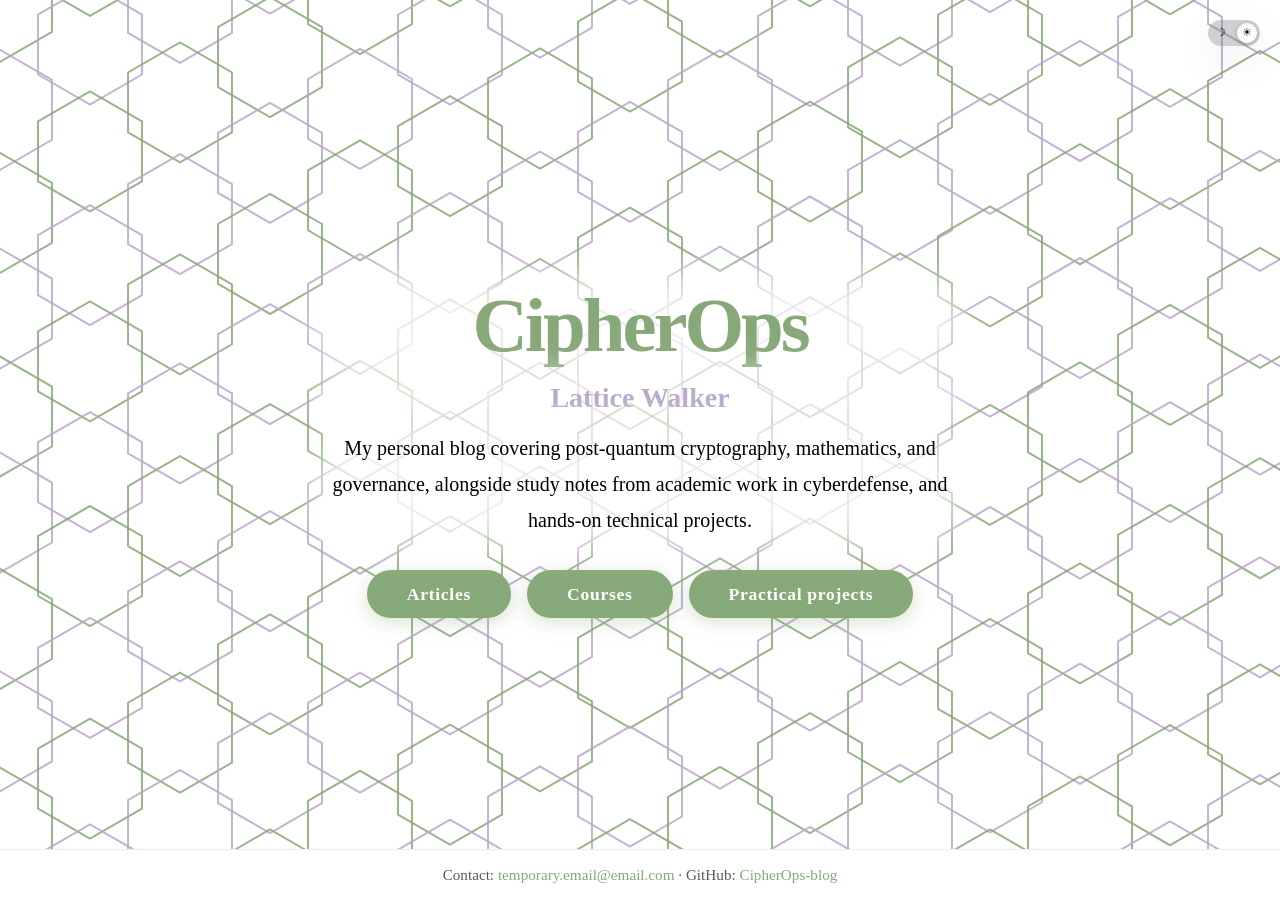
==== index.html @ 7e2736f4 "fix light and dark theme icons on phone display" ====
<!DOCTYPE html>
<html lang="en">
<head>
  <meta charset="UTF-8" />
  <meta name="viewport" content="width=device-width, initial-scale=1.0" />
  <title>CipherOps</title>
  <link rel="stylesheet" href="style.css?v=4" />
  <link rel="icon" href="logos/logo-icon.ico" />
  <script type="module" src="animation.js"></script>
</head>
<body>

  <!-- Theme toggle -->
  <button id="theme-toggle" aria-label="Toggle theme" data-active="light">
    <span class="toggle-icon dark-icon">☽</span>
    <span class="toggle-thumb"></span>
    <span class="toggle-icon light-icon">☀</span>
  </button>

  <!-- LANDING PAGE -->
  <div id="landing">
    <canvas id="bg-canvas"></canvas>
    <div class="landing-overlay">
      <div class="landing-copy">
        <!-- <img id="logo-light-img" src="logo-light.png" alt="CipherOps logo" style="width:160px;margin-bottom:1.5rem;" />-->
        <!-- <img id="logo-dark-img"  src="logo-dark.png"  alt="CipherOps logo" style="width:160px;margin-bottom:1.5rem;display:none;" />-->
        <h1 class="landing-title">CipherOps</h1>
        <p class="landing-author">Lattice Walker</p>
        <p class="landing-description">
          My personal blog covering post-quantum cryptography, mathematics, 
          and governance, alongside study notes from academic work in cyberdefense, 
          and hands-on technical projects.
        </p>
        <div class="landing-actions">
          <a href="display_articles/articles.html" class="landing-articles-btn">Articles</a>
          <a href="display_courses/courses.html" class="landing-courses-btn">Courses</a>
          <a href="display_practicalprojects/practicalprojects.html" class="landing-courses-btn">Practical projects</a>
        </div>
      </div>
    </div>

    <footer id="contact-section">
      Contact: <a href="mailto:temporary.email@email.com">temporary.email@email.com</a>
      · GitHub: <a href="https://github.com/CipherOps-blog/CipherOps" target="_blank" rel="noopener">CipherOps-blog</a>
    </footer>
  </div>

  <script>
    // Theme toggle logic
    const toggle = document.getElementById('theme-toggle');
    const saved = localStorage.getItem('theme') || 'light';
    if (saved === 'dark') document.body.classList.add('dark');
    toggle.dataset.active = saved;
    toggle.addEventListener('click', () => {
      const isDark = document.body.classList.toggle('dark');
      const next = isDark ? 'dark' : 'light';
      toggle.dataset.active = next;
      localStorage.setItem('theme', next);
    });

    import('./animation.js').then(({ startAnimation }) => startAnimation());
  </script>
</body>
</html>
---- style.css ----
/* CipherOps static blog stylesheet */

:root {
  color-scheme: light;
  --bg: #FFFFFF;
  --fg: #000000;
  --panel-bg: #FFFFFF;
  --panel-border: rgba(0, 0, 0, 0.08);
  --accent: #87A878;
  --accent-alt: #B8A9C9;
  --muted: rgba(0, 0, 0, 0.65);
  --shadow: 0 14px 40px rgba(0, 0, 0, 0.08);
  --scroll-track: rgba(0, 0, 0, 0.06);
  --scroll-thumb: #87A878;
}

body.dark {
  color-scheme: dark;
  --bg: #000000;
  --fg: #FFFFFF;
  --panel-bg: #000000;
  --panel-border: rgba(255, 255, 255, 0.1);
  --muted: rgba(255, 255, 255, 0.72);
  --scroll-track: rgba(255, 255, 255, 0.08);
  --scroll-thumb: #B8A9C9;
}

@keyframes fadeIn {
  from { opacity: 0; }
  to   { opacity: 1; }
}

.fade-in {
  animation: fadeIn 0.4s ease;
}

html,
body {
  margin: 0;
  min-height: 100vh;
  font-family: "Computer Modern", Georgia, serif;
  font-size: 16px;
  background: var(--bg);
  color: var(--fg);
  transition: background 0.3s ease, color 0.3s ease;
}

html {
  min-height: 100vh;
  background: var(--bg);
}

main#main-content {
  background: var(--bg);
}

* {
  box-sizing: border-box;
}

button,
a {
  font: inherit;
}

a {
  color: inherit;
  text-decoration: none;
}

button {
  border: none;
  background: none;
  color: inherit;
  cursor: pointer;
}

#article-container .article-date {
  font-size: 0.85rem;
  line-height: 1.4;
  color: var(--muted);
  margin: 0 0 1.25rem;
  font-style: italic;
}

#article-container table,
#main-content table {
  width: 100%;
  border-collapse: collapse;
  margin: 1.5rem 0;
  border: 3px solid var(--accent-alt);
}

#article-container th,
#article-container td,
#main-content th,
#main-content td {
  border: 1px solid var(--accent-alt);
  padding: 0.65rem 0.8rem;
  text-align: left;
  vertical-align: top;
}

#article-container tr:first-child > *,
#main-content tr:first-child > * {
  border-top-width: 3px;
}

#article-container th:first-child,
#article-container td:first-child,
#main-content th:first-child,
#main-content td:first-child {
  border-left-width: 3px;
}

#article-container th:last-child,
#article-container td:last-child,
#main-content th:last-child,
#main-content td:last-child {
  border-right-width: 3px;
}

#article-container tr:last-child > *,
#main-content tr:last-child > * {
  border-bottom-width: 3px;
}

#toggle-toc {
  position: fixed;
  left: 1rem;
  top: 1rem;
  z-index: 30;
  width: 44px;
  height: 44px;
  border-radius: 999px;
  display: none;
  place-items: center;
  background: rgba(255, 255, 255, 0.88);
  color: var(--fg);
  box-shadow: var(--shadow);
  transition: background 0.3s ease, transform 0.3s ease;
  font-size: 1.5rem;
}

body.dark #toggle-toc {
  background: rgba(0, 0, 0, 0.82);
}

#theme-toggle {
  /* Toute la géométrie du switch découle de ces variables :
     il suffit de les redéfinir dans les media queries. */
  --toggle-w: 52px;
  --toggle-h: 26px;
  --thumb-size: 20px;
  --thumb-inset: 3px;
  --icon-size: 14px;

  position: fixed;
  top: 1.25rem;
  right: 1.25rem;
  z-index: 30;
  width: var(--toggle-w);
  height: var(--toggle-h);
  padding: 0;
  border: none;
  border-radius: 999px;
  background: rgba(120, 120, 120, 0.35);
  cursor: pointer;
  display: block; /* thumb et icônes sont positionnés en absolu */
  box-shadow: var(--shadow);
  transition: background 0.3s ease;
}

body.dark #theme-toggle {
  background: rgba(80, 80, 80, 0.5);
}

/* ── Icônes : centrées sur les deux positions de repos du thumb ─── */
.toggle-icon {
  position: absolute;
  top: 50%;
  width: var(--icon-size);
  height: var(--icon-size);
  font-size: calc(var(--icon-size) * 0.8);
  line-height: 1;
  display: flex;
  align-items: center;
  justify-content: center;
  transform: translateY(-50%);
  opacity: 1;
  pointer-events: none;
  color: #000000; /* les deux icônes en noir par défaut (light mode) */
  z-index: 1;     /* au-dessus du thumb */
  transition: color 0.3s ease;
}

/* Décalage = bord du thumb + (thumb − icône) / 2,
   donc l'icône partage exactement le centre du thumb à l'arrêt. */
.dark-icon {
  left: calc(var(--thumb-inset) + (var(--thumb-size) - var(--icon-size)) / 2);
}

.light-icon {
  right: calc(var(--thumb-inset) + (var(--thumb-size) - var(--icon-size)) / 2);
}

/* Dark mode : le soleil passe en blanc, la lune reste noire */
body.dark #theme-toggle .light-icon {
  color: #FFFFFF;
}

#theme-toggle[data-active='light'] .light-icon {
  color: #000000;
}

/* ── Thumb : sous les icônes ─────────────────────────────────────── */
.toggle-thumb {
  position: absolute;
  top: 50%;
  left: var(--thumb-inset);
  width: var(--thumb-size);
  height: var(--thumb-size);
  border-radius: 999px;
  background: rgba(255, 255, 255, 0.95);
  box-shadow: 0 1px 4px rgba(0, 0, 0, 0.25);
  transform: translateY(-50%);
  transition: transform 0.3s ease;
  pointer-events: none;
  z-index: 0; /* derrière les icônes */
}

body.dark .toggle-thumb {
  background: rgba(200, 200, 200, 0.95);
}

/* Light mode → thumb à DROITE (côté soleil) */
#theme-toggle[data-active='light'] .toggle-thumb {
  transform: translateY(-50%)
    translateX(calc(var(--toggle-w) - var(--thumb-size) - 2 * var(--thumb-inset)));
}

/* Dark mode → thumb à GAUCHE (côté lune) */
#theme-toggle[data-active='dark'] .toggle-thumb {
  transform: translateY(-50%) translateX(0px);
}

#toggle-toc {
  left: 1rem;
  top: 1rem;
  display: none;
}

#toc {
  position: fixed;
  top: 0;
  left: 0;
  width: 20vw;
  min-width: 240px;
  height: 100vh;
  background: var(--panel-bg);
  border-right: 1px solid var(--panel-border);
  overflow-y: auto;
  padding: 0rem 1.5rem;
  transition: transform 0.3s ease, background 0.3s ease;
  z-index: 20;
}

#toc.toc-open {
  transform: translateX(0);
}

#main-content {
  margin-left: 20vw;
  padding: 2rem 0rem;
  min-height: 100vh;
}

@media (max-width: 768px) {
  #toc {
    width: 100%;
    min-width: auto;
    transform: translateX(-100%);
  }

  #toc.toc-open {
    transform: translateX(0);
  }

  #main-content {
    margin-left: 0;
    padding: 1.5rem 1rem;
  }

  #toggle-toc {
    display: grid;
  }
}

#toc-panel::-webkit-scrollbar {
  width: 8px;
}

#toc-panel::-webkit-scrollbar-track {
  background: var(--scroll-track);
}

#toc-panel::-webkit-scrollbar-thumb {
  background: var(--scroll-thumb);
  border-radius: 999px;
}

#toc-panel::-webkit-scrollbar-thumb:hover {
  background: var(--accent-alt);
}

.toc-header {
  margin: 0 0 1.5rem;
  display: flex;
  align-items: center;
  justify-content: space-between;
}

.toc-header h1 {
  margin: 0;
  font-size: 1.25rem;
}

.toc-category {
  margin-bottom: 1.25rem;
}

.toc-category-header {
  width: 100%;
  text-align: left;
  padding: 0rem 0;
  font-weight: 700;
  color: var(--fg);
  display: block;
}

.toc-category-header:hover,
.toc-category-header:focus-visible {
  color: var(--accent);
}

/* Flèche : vrai élément (et non ::after), les pseudo-éléments de
   <button> ne se laissent pas transformer de façon fiable sur mobile. */
.toc-category-arrow {
  display: inline-block;
  width: 1em;
  height: 1em;
  margin-left: 0.4rem;
  font-size: 0.9rem;
  line-height: 1;
  text-align: center;
  transform-origin: 50% 50%;
  transform: rotate(0deg);
  transition: transform 0.3s ease;
}

.toc-category[aria-expanded="false"] .toc-category-arrow,
.toc-category.collapsed .toc-category-arrow {
  transform: rotate(-90deg);
}

.toc-article-list {
  list-style: none;
  margin: 0;
  padding: 0 0 0 0.75rem;
  max-height: 999px;
  overflow: hidden;
  transition: max-height 0.3s ease;
}

.toc-category[aria-expanded="false"] .toc-article-list {
  max-height: 0;
}

.toc-article-item {
  margin-bottom: 0.85rem;
}

.toc-article-list .toc-article-item:last-child {
  margin-bottom: 0;
}

.toc-article {
  display: block;
  padding: 0.5rem 0.35rem;
  border-radius: 0.65rem;
  transition: background 0.3s ease, color 0.3s ease;
}

.toc-article:hover,
.toc-article:focus-visible {
  background: rgba(184, 169, 201, 0.12);
  color: var(--accent-alt);
}

.toc-article.active {
  background: linear-gradient(135deg, rgba(135, 168, 120, 0.18), rgba(184, 169, 201, 0.18));
  color: var(--accent-alt);
}

.article-meta {
  display: block;
  font-size: 0.88rem;
  color: var(--muted);
}

#landing {
  position: relative;
  min-height: 100vh;
  overflow: hidden;
  width: 100%;
  padding: 0;
  margin: 0;
}

#bg-canvas {
  position: absolute;
  inset: 0;
  width: 100%;
  height: 100%;
  z-index: 0;
}

#landing-canvas {
  position: absolute;
  inset: 0;
  width: 100%;
  height: 100%;
  background: radial-gradient(circle at center, rgba(184, 169, 201, 0.16), transparent 32%),
    radial-gradient(circle at top left, rgba(135, 168, 120, 0.15), transparent 28%);
}

#landing-text {
  position: absolute;
  top: 50%;
  left: 50%;
  transform: translate(-50%, -50%);
  z-index: 1;
  width: min(90%, 720px);
  text-align: center;
  padding: 0 1rem;
}

.landing-overlay {
  position: absolute;
  inset: 0;
  z-index: 1;
  display: grid;
  place-items: center;
  text-align: center;
  padding: 0 1rem;
}

.landing-copy {
  position: relative;
  z-index: 2;
  max-width: 720px;
}

.landing-title,
.landing-author,
.landing-description {
  position: relative;
  z-index: 2;
}

.landing-title {
  margin: 0 0 0.75rem;
  font-size: clamp(4rem, 6vw, 6rem);
  letter-spacing: -0.04em;
  color: #87A878;
}

body.dark .landing-title {
  color: #87A878;
}

.landing-author {
  margin: 0 0 1rem;
  font-size: 1.75rem;
  font-weight: 600;
  color: #B8A9C9;
}

body.dark .landing-author {
  color: #B8A9C9;
}

.landing-description {
  position: relative;
  margin: 0 auto;
  max-width: 620px;
  font-size: 1.25rem;
  font-weight: 400;
  line-height: 1.8;
  color: #000000;
  z-index: 2;
}

.landing-title::before,
.landing-author::before,
.landing-description::before {
  content: '';
  position: absolute;
  inset: -0.35rem -0.75rem;
  z-index: -1;
  border-radius: 999px;
  background: rgba(255, 255, 255, 0.8);
  filter: blur(16px);
  opacity: 0.95;
  pointer-events: none;
}

body.dark .landing-description {
  color: #FFFFFF;
}

body.dark .landing-title::before,
body.dark .landing-author::before,
body.dark .landing-description::before {
  background: rgba(0, 0, 0, 0.8);
}

/* ── Footer inside #landing only ────────────────────────────────── */
#landing #contact-section {
  position: absolute;
  bottom: 0;
  left: 0;
  right: 0;
  z-index: 2;
  margin: 0;
  padding: 1rem 0;
  max-width: 100%;
  background: var(--bg);
  border-top: 1px solid var(--panel-border);
}

/* ── Footer everywhere else ──────────────────────────────────────── */
#contact-section {
  position: static;
  margin: 2rem auto 0;
  padding: 1.5rem 0;
  max-width: 720px;
  text-align: center;
  font-size: 0.95rem;
  color: var(--muted);
  background: var(--bg);
}

#contact-section a {
  color: var(--accent);
  text-decoration: none;
  transition: color 0.3s ease;
}

#contact-section a:hover,
#contact-section a:focus-visible {
  color: var(--accent-alt);
}

#article-container {
  max-width: 720px;
  margin: 0 auto;
  padding: 3rem 0 0;
  background: transparent;
  color: var(--fg);
  width: 100%;
  min-height: 60vh;
  display: none;
  opacity: 1;
  position: relative;
  overflow: visible;
}

.fade-in {
  animation: fadeIn 0.4s ease !important;
}

#article-container h1,
#article-container h2,
#article-container h3,
#article-container h4,
#article-container h5,
#article-container h6 {
  margin-top: 2rem;
  margin-bottom: 1rem;
  font-weight: 700;
}

#article-container h1 {
  color: var(--accent);
}

#article-container h2,
#article-container h3,
#article-container h4,
#article-container h5,
#article-container h6 {
  color: var(--accent-alt);
}

#article-container h1 {
  font-size: clamp(2rem, 3vw, 2.5rem);
}

#article-container h2 {
  font-size: clamp(1.5rem, 2.5vw, 2rem);
}

#article-container p {
  line-height: 1.8;
  margin-bottom: 1.25rem;
}

#article-container img {
  display: block;
  width: 100%;
  max-width: 100%;
  height: auto;
  margin: 1.5rem 0;
  border-radius: 0.5rem;
}

#article-container a {
  color: var(--accent);
  text-decoration: underline;
  text-decoration-color: currentColor;
  text-underline-offset: 0.16em;
}

#article-container a:hover,
#article-container a:focus-visible {
  color: var(--accent-alt);
}

#article-container code {
  color: inherit;
  padding: 0.25rem 0.5rem;
  border-radius: 0.25rem;
  font-family: 'Courier New', monospace;
}

#article-container pre {
  background: transparent;
  border: 1px solid var(--accent-alt);
  padding: 1rem;
  border-radius: 0.5rem;
  overflow-x: auto;
  margin-bottom: 1.5rem;
}

#article-container pre code {
  background: transparent;
  color: inherit;
  padding: 0;
}

#article-container ul,
#article-container ol {
  margin-bottom: 1.5rem;
  padding-left: 2rem;
}

#article-container li {
  margin-bottom: 0.5rem;
  line-height: 1.8;
}

.article-shell {
  max-width: 720px;
  margin: 0 auto;
  padding: 3rem 0;
  background: transparent;
  color: var(--fg);
  transition: opacity 0.3s ease, transform 0.3s ease, background 0.3s ease;
  opacity: 1;
}

.article-shell.hidden {
  opacity: 0;
}

.article-title {
  margin: 0 0 0.5rem;
  font-size: clamp(2.5rem, 4vw, 3.5rem);
}

.article-date {
  margin: 0 0 2rem;
  color: var(--muted);
  font-size: 0.95rem;
}

.article-body {
  line-height: 1.8;
  font-size: 1rem;
}

.highlight {
  color: var(--accent);
}

hr {
  border: none;
  border-top: 1px solid var(--panel-border);
  margin: 2rem 0;
}

#article-container h1,
#article-container h2,
#article-container p,
#article-container table {
  position: relative;
  z-index: 1;
}

@media (max-width: 768px) {
  #toc-panel {
    position: fixed;
    top: 0;
    left: 0;
    width: 100%;
    max-width: 100%;
    transform: translateX(-100%);
    box-shadow: 4px 0 30px rgba(0, 0, 0, 0.3);
    z-index: 40;
  }

  #toc-panel.open {
    transform: translateX(0);
  }

  #content-panel {
    position: relative;
    left: 0;
    width: 100%;
    padding: 1.5rem 1rem 2rem;
  }

  #toggle-toc {
    display: grid;
  }

  /* Seules les variables changent : le centrage lune/soleil suit. */
  #theme-toggle {
    --toggle-w: 32px;
    --toggle-h: 16px;
    --thumb-size: 12px;
    --thumb-inset: 2px;
    --icon-size: 10px;
  }
}

@media (max-width: 480px) {
  #toggle-toc {
    width: 42px;
    height: 42px;
  }

  #theme-toggle {
    --toggle-w: 30px;
    --toggle-h: 15px;
    --thumb-size: 11px;
    --thumb-inset: 2px;
    --icon-size: 9px;
  }

  .landing-title {
    font-size: clamp(2.5rem, 12vw, 4rem);
  }
}

/* ── Article hex decorations ─────────────────────────────────────── */

@keyframes hexFloat {
  0%   { transform: translateY(0px); }
  50%  { transform: translateY(-10px); }
  100% { transform: translateY(0px); }
}

@keyframes hexFloatAlt {
  0%   { transform: translateY(0px); }
  50%  { transform: translateY(-7px); }
  100% { transform: translateY(0px); }
}

.article-hex {
  position: absolute;
  pointer-events: none;
  z-index: 0;
  opacity: 0.55;
}

body.dark .article-hex {
  opacity: 0.7;
}

.article-hex-tl-1 {
  top: -18px;
  left: -88px;
  animation: hexFloat 6s ease-in-out infinite;
}
.article-hex-tl-2 {
  top: 42px;
  left: -44px;
  animation: hexFloatAlt 7.5s ease-in-out infinite 0.8s;
}

.article-hex-tr-1 {
  top: -18px;
  right: -88px;
  animation: hexFloat 6.8s ease-in-out infinite 0.4s;
}
.article-hex-tr-2 {
  top: 42px;
  right: -44px;
  animation: hexFloatAlt 7s ease-in-out infinite 1.2s;
}

@media (max-width: 960px) {
  .article-hex {
    display: none;
  }
}

/* ── Article layout wrapper ──────────────────────────────────────── */

#article-layout {
  display: flex;
  align-items: flex-start;
  gap: 2rem;
  width: 100%;
  padding-right: 1rem;
}

#article-container {
  flex: 1;
  margin: auto;
  min-width: 0;
}

/* ── Right in-article TOC ────────────────────────────────────────── */

#article-toc {
  display: none;
  flex-shrink: 0;
  width: clamp(160px, 16vw, 220px);
  position: sticky;
  top: 4rem;
  max-height: calc(100vh - 6rem);
  overflow-y: auto;
  padding: 0.75rem 0 0.75rem 1rem;
  border-left: 2px solid var(--panel-border);
  scrollbar-width: thin;
  scrollbar-color: var(--scroll-thumb) transparent;
  margin: 0;
}

#article-toc::-webkit-scrollbar { width: 4px; }
#article-toc::-webkit-scrollbar-thumb {
  background: var(--scroll-thumb);
  border-radius: 999px;
}

.article-toc-title {
  margin: 0 0 0.85rem;
  font-size: 0.72rem;
  font-weight: 700;
  text-transform: uppercase;
  letter-spacing: 0.1em;
  color: var(--muted);
}

.article-toc-h2 {
  display: block;
  font-size: 0.85rem;
  font-weight: 700;
  line-height: 1.45;
  margin-bottom: 0.35rem;
  padding: 0.2rem 0.4rem;
  color: var(--fg);
  text-decoration: none;
  border-radius: 0.3rem;
  border-left: 2px solid transparent;
  transition: color 0.2s ease, background 0.2s ease, border-color 0.2s ease;
}

.article-toc-h3 {
  display: block;
  font-size: 0.8rem;
  font-weight: 400;
  line-height: 1.45;
  margin-bottom: 0.3rem;
  padding: 0.15rem 0.4rem 0.15rem 1.1rem;
  color: var(--fg);
  text-decoration: none;
  border-radius: 0.3rem;
  border-left: 2px solid transparent;
  transition: color 0.2s ease, background 0.2s ease, border-color 0.2s ease;
}

.article-toc-h2:hover {
  color: var(--accent);
  background: rgba(135, 168, 120, 0.08);
}

.article-toc-h3:hover {
  color: var(--accent-alt);
  background: rgba(184, 169, 201, 0.08);
}

.article-toc-h2.toc-active {
  color: var(--accent);
  border-left-color: var(--accent);
  background: rgba(135, 168, 120, 0.1);
}

.article-toc-h3.toc-active {
  color: var(--accent-alt);
  border-left-color: var(--accent-alt);
  background: rgba(184, 169, 201, 0.08);
}

@media (max-width: 1100px) {
  #article-toc {
    display: none !important;
  }

  #article-layout {
    padding-right: 0;
  }
}

/* ── Sidebar logo ─────────────────────────────────────────────────── */

#sidebar-logo {
  display: flex;
  justify-content: center;
  padding: 0.5rem 0 1.5rem;
  margin-bottom: 0.5rem;
  border-bottom: 1px solid var(--panel-border);
}

#sidebar-logo img {
  width: 75%;
  height: auto;
}

#logo-dark-img  { display: none; }
#logo-light-img { display: block; }

body.dark #logo-dark-img  { display: block; }
body.dark #logo-light-img { display: none; }

/* ── 21/07/2026 11:00 ─────────────────────────────────────────────── */

.landing-actions {
  display: flex;
  flex-wrap: wrap;
  justify-content: center;
  gap: 1rem;
  margin-top: 2rem;
}

.landing-articles-btn,
.landing-courses-btn {
  display: inline-block;
  padding: 0.85rem 2.5rem;
  background: #87A878;
  color: #FFFFFF;
  border-radius: 999px;
  font-size: 1.1rem;
  font-weight: 600;
  text-decoration: none;
  letter-spacing: 0.04em;
  transition: background 0.3s ease, transform 0.2s ease;
  box-shadow: 0 4px 18px rgba(135, 168, 120, 0.35);
}

.landing-articles-btn:hover,
.landing-articles-btn:focus-visible,
.landing-courses-btn:hover,
.landing-courses-btn:focus-visible {
  background: #B8A9C9;
  transform: translateY(-2px);
}

body.dark .landing-articles-btn,
body.dark .landing-courses-btn {
  color: #000000;
}

#articles-landing {
  max-width: 720px;
  margin: 6rem auto 0;
  padding: 0 1.5rem;
  text-align: center;
}

.articles-page-title {
  font-size: clamp(2rem, 4vw, 3rem);
  color: var(--accent);
  margin-bottom: 1rem;
}

.articles-page-description {
  font-size: 1.1rem;
  line-height: 1.8;
  color: var(--muted);
}
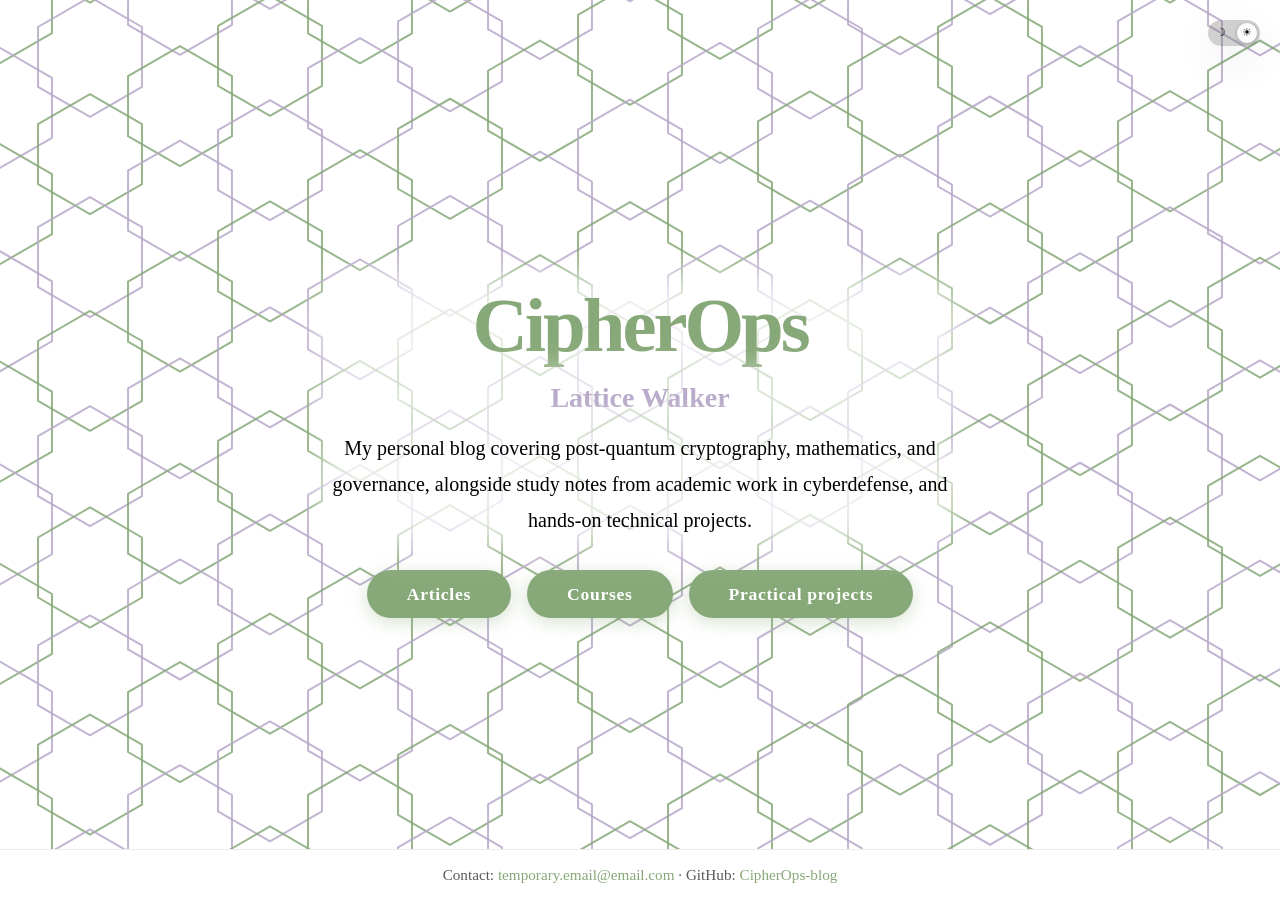
==== commit 95dd949b: "quote and table fix" ====
--- a/index.html
+++ b/index.html
@@ -4,7 +4,7 @@
   <meta charset="UTF-8" />
   <meta name="viewport" content="width=device-width, initial-scale=1.0" />
   <title>CipherOps</title>
-  <link rel="stylesheet" href="style.css?v=4" />
+  <link rel="stylesheet" href="style.css?v=5" />
   <link rel="icon" href="logos/logo-icon.ico" />
   <script type="module" src="animation.js"></script>
 </head>
--- a/style.css
+++ b/style.css
@@ -123,6 +123,21 @@
 #article-container tr:last-child > *,
 #main-content tr:last-child > * {
   border-bottom-width: 3px;
+}
+
+/* Conteneur défilable ajouté autour de chaque tableau par render.js :
+   un tableau trop large défile sur lui-même au lieu de faire déborder
+   la page, donc la marge à droite reste identique à celle de gauche. */
+.table-wrap {
+  max-width: 100%;
+  overflow-x: auto;
+  -webkit-overflow-scrolling: touch;
+  margin: 1.5rem 0;
+}
+
+#article-container .table-wrap > table,
+#main-content .table-wrap > table {
+  margin: 0; /* la marge verticale est portée par le conteneur */
 }
 
 #toggle-toc {
@@ -745,6 +760,14 @@
     display: grid;
   }
 
+  /* Retrait de citation divisé par deux (défaut navigateur : 40px) et
+     aucun retrait à droite : la citation s'aligne sur le texte courant. */
+  #article-container blockquote,
+  #main-content blockquote {
+    margin-left: 20px;
+    margin-right: 0;
+  }
+
   /* Seules les variables changent : le centrage lune/soleil suit. */
   #theme-toggle {
     --toggle-w: 32px;
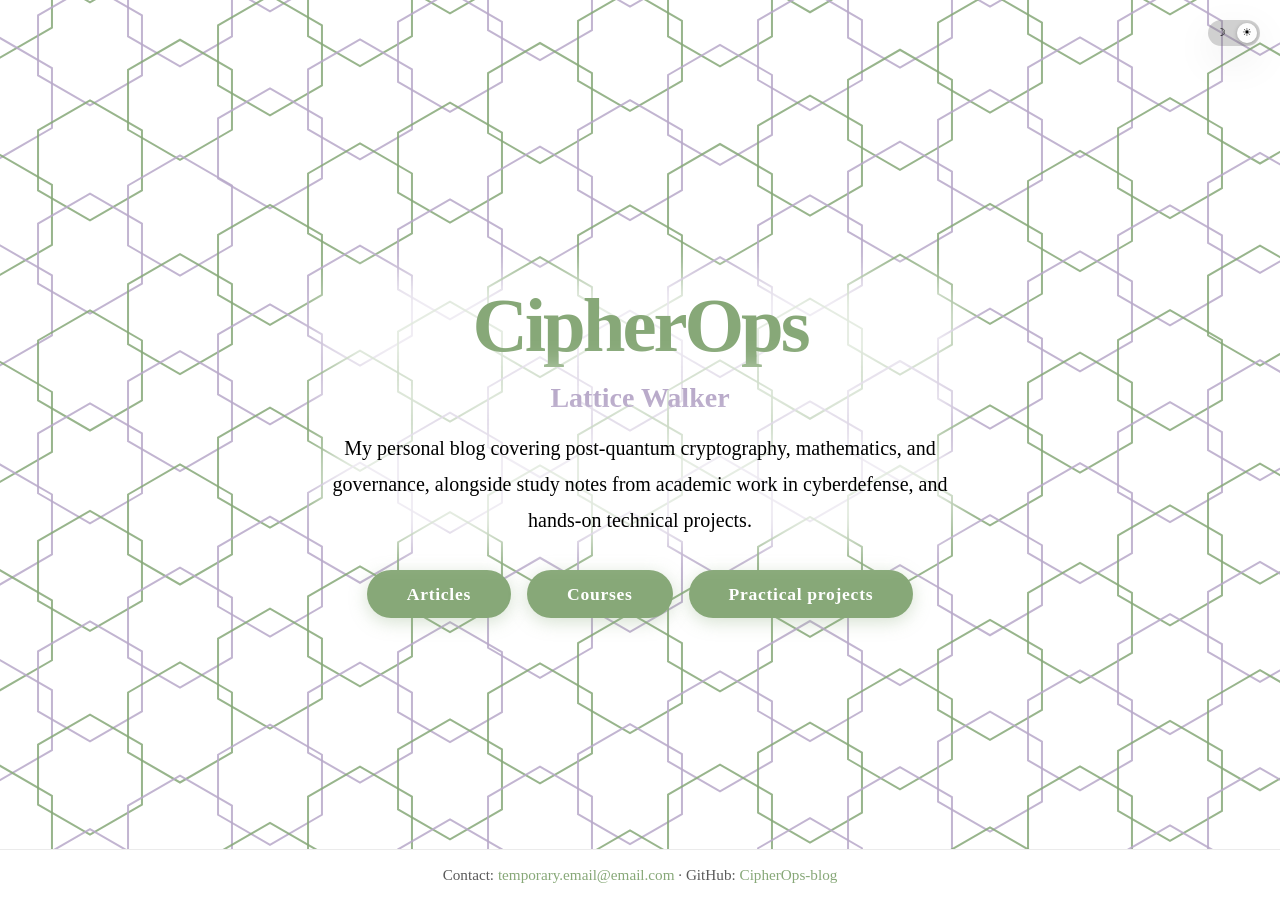
==== commit 9cb947d0: "fix table display 2" ====
--- a/index.html
+++ b/index.html
@@ -4,7 +4,7 @@
   <meta charset="UTF-8" />
   <meta name="viewport" content="width=device-width, initial-scale=1.0" />
   <title>CipherOps</title>
-  <link rel="stylesheet" href="style.css?v=5" />
+  <link rel="stylesheet" href="style.css?v=6" />
   <link rel="icon" href="logos/logo-icon.ico" />
   <script type="module" src="animation.js"></script>
 </head>
--- a/style.css
+++ b/style.css
@@ -760,6 +760,29 @@
     display: grid;
   }
 
+  /* Tableaux : sur un écran étroit, cellules resserrées, formules un peu
+     réduites et coupure des mots autorisée (césure d'abord, coupure brute
+     en dernier recours) pour que le tableau tienne dans la largeur de la
+     page au lieu de déborder. */
+  #article-container th,
+  #article-container td,
+  #main-content th,
+  #main-content td {
+    padding: 0.3rem 0.35rem;
+    font-size: 0.8rem;
+    -webkit-hyphens: auto;
+    hyphens: auto;
+    overflow-wrap: anywhere;
+  }
+
+  /* MathJax pose un font-size en style inline : !important est nécessaire. */
+  #article-container th mjx-container,
+  #article-container td mjx-container,
+  #main-content th mjx-container,
+  #main-content td mjx-container {
+    font-size: 85% !important;
+  }
+
   /* Retrait de citation divisé par deux (défaut navigateur : 40px) et
      aucun retrait à droite : la citation s'aligne sur le texte courant. */
   #article-container blockquote,
@@ -782,6 +805,15 @@
   #toggle-toc {
     width: 42px;
     height: 42px;
+  }
+
+  /* Écrans très étroits : les formules d'un tableau ne pouvant pas être
+     coupées, on les réduit un peu plus pour que le tableau tienne encore. */
+  #article-container th mjx-container,
+  #article-container td mjx-container,
+  #main-content th mjx-container,
+  #main-content td mjx-container {
+    font-size: 78% !important;
   }
 
   #theme-toggle {
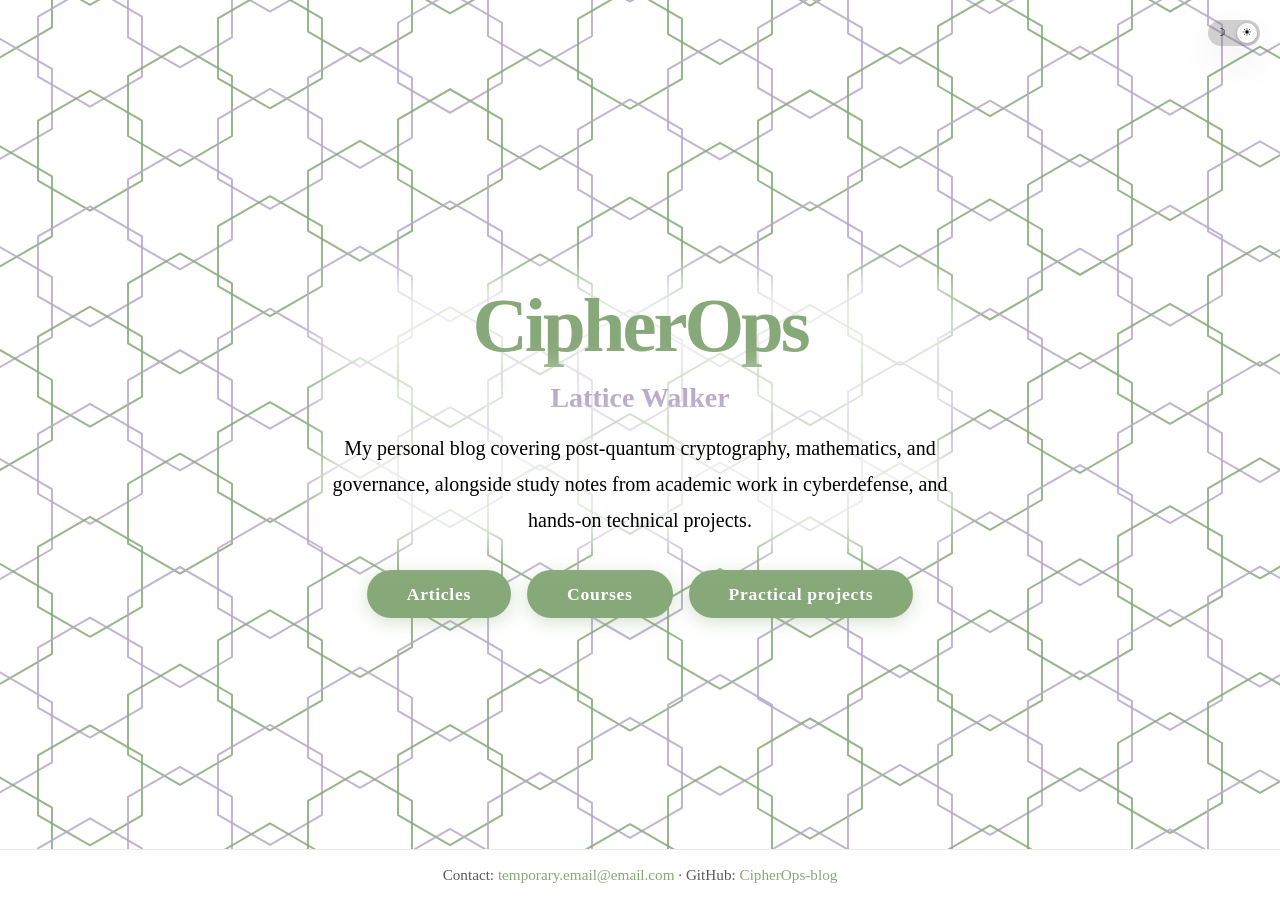
==== commit f546a08d: "edit toc highlight" ====
--- a/index.html
+++ b/index.html
@@ -4,7 +4,7 @@
   <meta charset="UTF-8" />
   <meta name="viewport" content="width=device-width, initial-scale=1.0" />
   <title>CipherOps</title>
-  <link rel="stylesheet" href="style.css?v=6" />
+  <link rel="stylesheet" href="style.css?v=7" />
   <link rel="icon" href="logos/logo-icon.ico" />
   <script type="module" src="animation.js"></script>
 </head>
--- a/style.css
+++ b/style.css
@@ -403,7 +403,7 @@
   display: block;
   padding: 0.5rem 0.35rem;
   border-radius: 0.65rem;
-  transition: background 0.3s ease, color 0.3s ease;
+  transition: background 0.3s ease, color 0.3s ease, box-shadow 0.3s ease;
 }
 
 .toc-article:hover,
@@ -412,9 +412,15 @@
   color: var(--accent-alt);
 }
 
-.toc-article.active {
-  background: linear-gradient(135deg, rgba(135, 168, 120, 0.18), rgba(184, 169, 201, 0.18));
+/* Article actuellement affiché : lavande franche + barre latérale,
+   nettement plus marqué que le simple survol. */
+.toc-article.active,
+.toc-article.active:hover,
+.toc-article.active:focus-visible {
+  background: rgba(184, 169, 201, 0.28);
   color: var(--accent-alt);
+  font-weight: 600;
+  box-shadow: inset 3px 0 0 var(--accent-alt);
 }
 
 .article-meta {
@@ -638,6 +644,49 @@
   height: auto;
   margin: 1.5rem 0;
   border-radius: 0.5rem;
+}
+
+/* ── Animated figures: discreet play/pause control ─────────────────── */
+
+#article-container figure.anim-figure {
+  display: flex;
+  flex-direction: column;
+  align-items: stretch;
+  margin: 1.5rem 0;
+}
+
+#article-container figure.anim-figure img {
+  margin: 0;
+}
+
+#article-container .anim-toggle {
+  align-self: flex-end;
+  margin-top: 0.4rem;
+  padding: 0.25rem 0.6rem;
+  font: inherit;
+  font-size: 0.72rem;
+  line-height: 1.4;
+  letter-spacing: 0.02em;
+  color: var(--muted);
+  background: transparent;
+  border: 1px solid currentColor;
+  border-radius: 0.4rem;
+  opacity: 0.45;
+  cursor: pointer;
+  transition: opacity 0.15s ease, color 0.15s ease;
+}
+
+#article-container figure.anim-figure:hover .anim-toggle,
+#article-container .anim-toggle:hover,
+#article-container .anim-toggle:focus-visible {
+  opacity: 1;
+  color: var(--accent);
+}
+
+/* Readers who ask for reduced motion get the control at full strength, since
+   for them it is the way back to the animation rather than a way out of it. */
+@media (prefers-reduced-motion: reduce) {
+  #article-container .anim-toggle { opacity: 1; }
 }
 
 #article-container a {
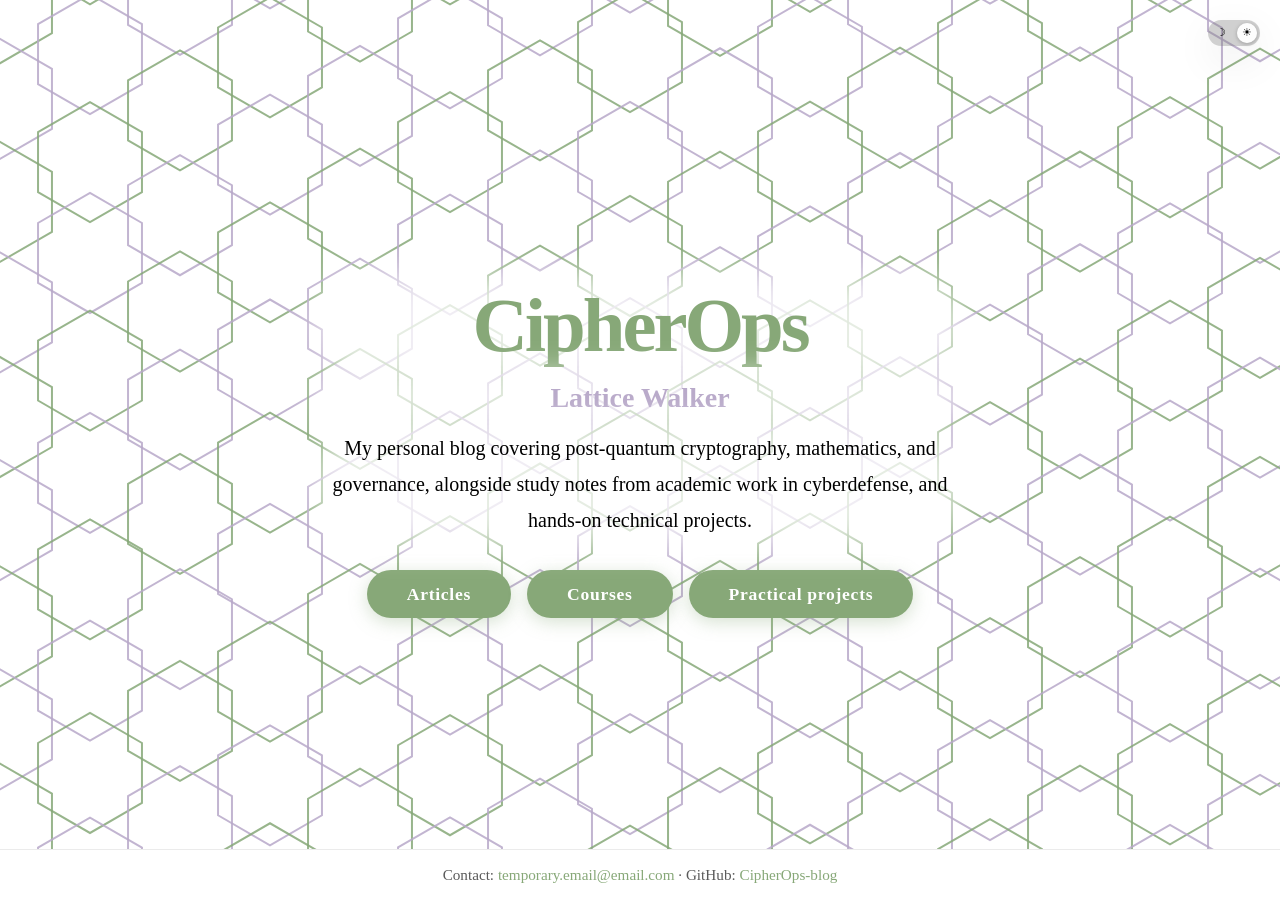
==== commit 1362e4bf: "analytics" ====
--- a/index.html
+++ b/index.html
@@ -7,6 +7,7 @@
   <link rel="stylesheet" href="style.css?v=7" />
   <link rel="icon" href="logos/logo-icon.ico" />
   <script type="module" src="animation.js"></script>
+  <script type="module" src="analytics.js?v=7"></script>
 </head>
 <body>
 
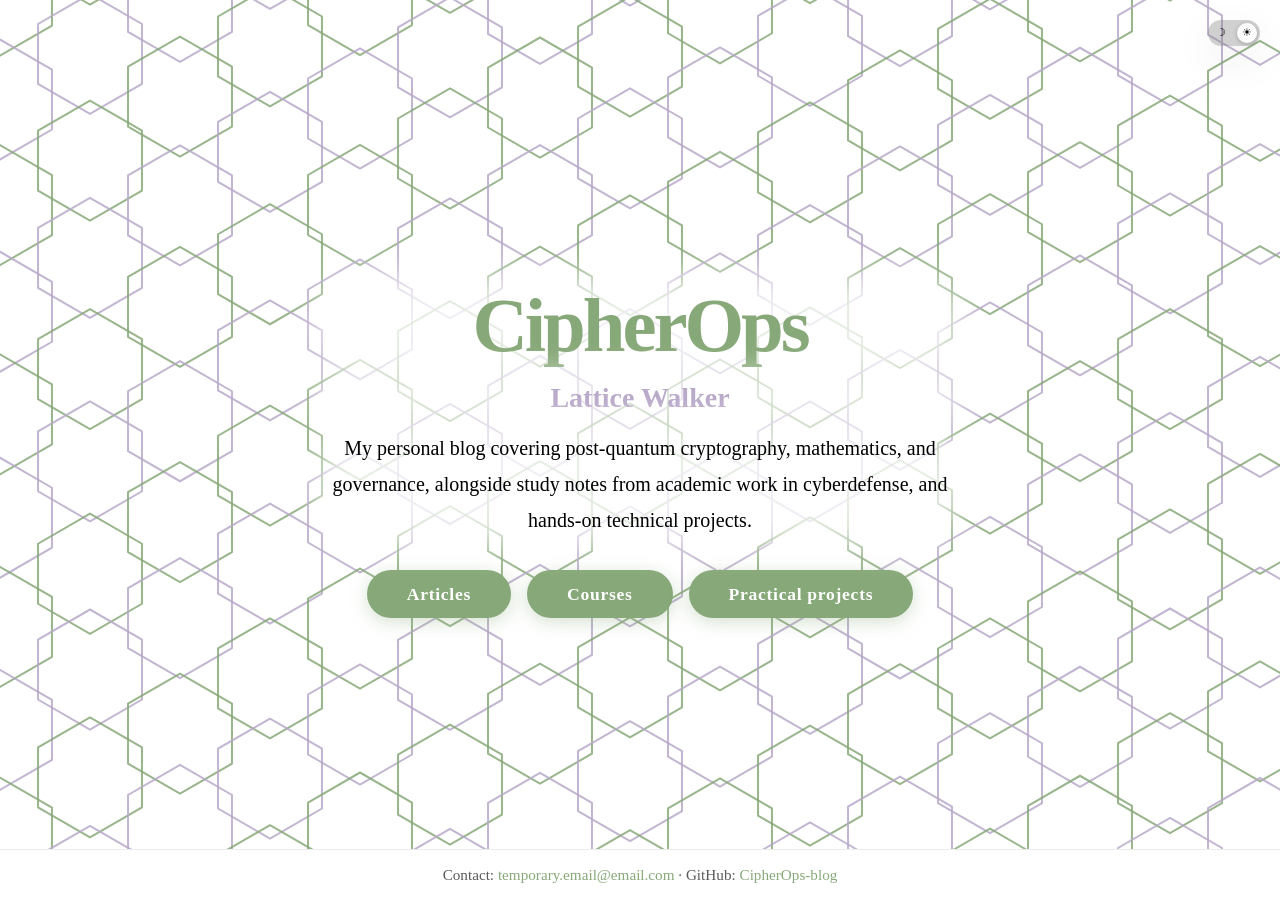
==== commit 404523ad: "Include GoatCounter tracking script Added GoatCounter script for tracking." ====
--- a/index.html
+++ b/index.html
@@ -46,6 +46,9 @@
     </footer>
   </div>
 
+  <script data-goatcounter="https://latticewalker.goatcounter.com/count"
+        async src="//gc.zgo.at/count.js"></script>
+
   <script>
     // Theme toggle logic
     const toggle = document.getElementById('theme-toggle');
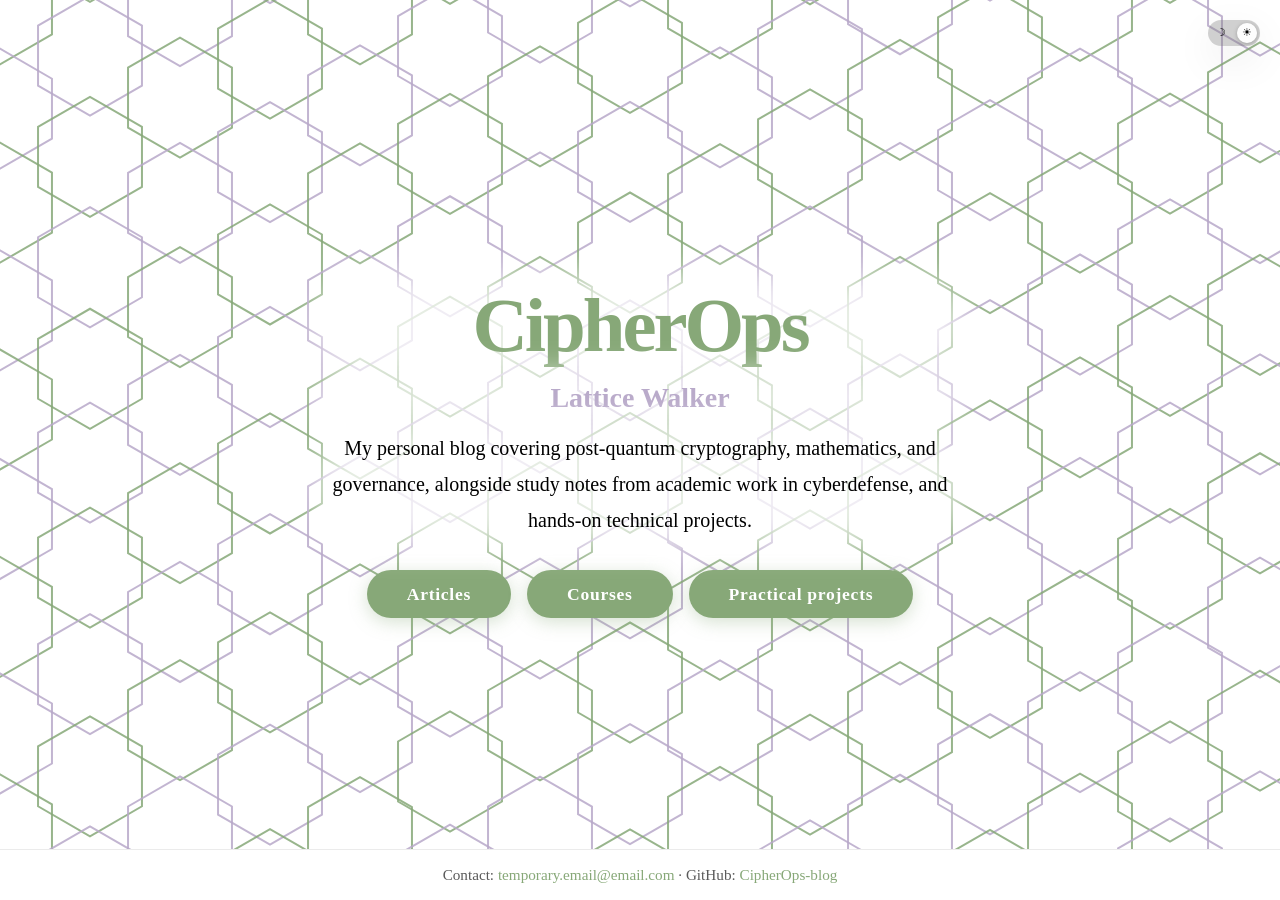
==== commit 7a87734a: "Remove analytics.js script from index.html" ====
--- a/index.html
+++ b/index.html
@@ -7,7 +7,6 @@
   <link rel="stylesheet" href="style.css?v=7" />
   <link rel="icon" href="logos/logo-icon.ico" />
   <script type="module" src="animation.js"></script>
-  <script type="module" src="analytics.js?v=7"></script>
 </head>
 <body>
 
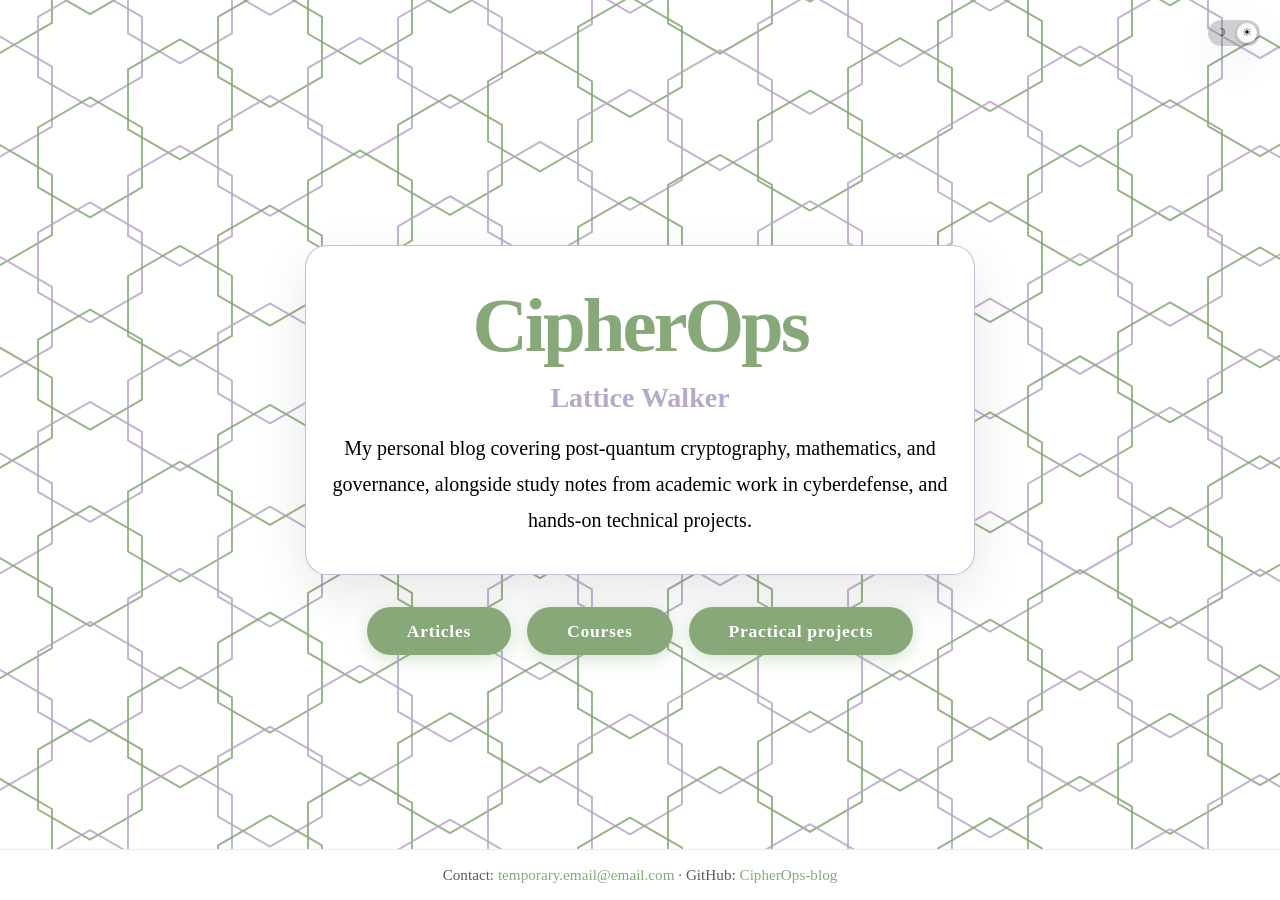
==== commit 124c5fe6: "add box to main page, center text in articles" ====
--- a/index.html
+++ b/index.html
@@ -24,13 +24,15 @@
       <div class="landing-copy">
         <!-- <img id="logo-light-img" src="logo-light.png" alt="CipherOps logo" style="width:160px;margin-bottom:1.5rem;" />-->
         <!-- <img id="logo-dark-img"  src="logo-dark.png"  alt="CipherOps logo" style="width:160px;margin-bottom:1.5rem;display:none;" />-->
-        <h1 class="landing-title">CipherOps</h1>
-        <p class="landing-author">Lattice Walker</p>
-        <p class="landing-description">
-          My personal blog covering post-quantum cryptography, mathematics, 
-          and governance, alongside study notes from academic work in cyberdefense, 
-          and hands-on technical projects.
-        </p>
+        <div class="landing-text">
+          <h1 class="landing-title">CipherOps</h1>
+          <p class="landing-author">Lattice Walker</p>
+          <p class="landing-description">
+            My personal blog covering post-quantum cryptography, mathematics, 
+            and governance, alongside study notes from academic work in cyberdefense, 
+            and hands-on technical projects.
+          </p>
+        </div>
         <div class="landing-actions">
           <a href="display_articles/articles.html" class="landing-articles-btn">Articles</a>
           <a href="display_courses/courses.html" class="landing-courses-btn">Courses</a>
@@ -40,8 +42,7 @@
     </div>
 
     <footer id="contact-section">
-      Contact: <a href="mailto:temporary.email@email.com">temporary.email@email.com</a>
-      · GitHub: <a href="https://github.com/CipherOps-blog/CipherOps" target="_blank" rel="noopener">CipherOps-blog</a>
+      <span class="contact-item">Contact: <a href="mailto:temporary.email@email.com">temporary.email@email.com</a></span><span class="contact-sep"> · </span><span class="contact-item">GitHub: <a href="https://github.com/CipherOps-blog/CipherOps" target="_blank" rel="noopener">CipherOps-blog</a></span>
     </footer>
   </div>
 
--- a/style.css
+++ b/style.css
@@ -288,6 +288,8 @@
   margin-left: 20vw;
   padding: 2rem 0rem;
   min-height: 100vh;
+  display: flex;
+  flex-direction: column;
 }
 
 @media (max-width: 768px) {
@@ -522,28 +524,29 @@
   z-index: 2;
 }
 
-.landing-title::before,
-.landing-author::before,
-.landing-description::before {
-  content: '';
-  position: absolute;
-  inset: -0.35rem -0.75rem;
-  z-index: -1;
-  border-radius: 999px;
-  background: rgba(255, 255, 255, 0.8);
-  filter: blur(16px);
-  opacity: 0.95;
-  pointer-events: none;
-}
-
 body.dark .landing-description {
   color: #FFFFFF;
 }
 
-body.dark .landing-title::before,
-body.dark .landing-author::before,
-body.dark .landing-description::before {
-  background: rgba(0, 0, 0, 0.8);
+/* ── Carte du texte d'accueil ─────────────────────────────────────── */
+/* Le texte repose sur un panneau opaque bordé de lavande plutôt que sur
+   trois halos flous. La largeur suit le texte (fit-content, plafonné par
+   le max-width de .landing-description), donc la carte tient sur un
+   téléphone sans défilement horizontal. Les trois boutons restent en
+   dehors : l'animation passe librement derrière eux. */
+.landing-text {
+  width: fit-content;
+  margin-inline: auto;
+  padding: 2.25rem 1.5rem;
+  border-radius: 22px;
+  background: var(--bg);
+  border: 1px solid rgba(184, 169, 201, 0.75);
+  box-shadow: 0 18px 50px rgba(0, 0, 0, 0.1);
+}
+
+body.dark .landing-text {
+  border-color: rgba(184, 169, 201, 0.6);
+  box-shadow: 0 18px 50px rgba(0, 0, 0, 0.45);
 }
 
 /* ── Footer inside #landing only ────────────────────────────────── */
@@ -581,6 +584,18 @@
 #contact-section a:hover,
 #contact-section a:focus-visible {
   color: var(--accent-alt);
+}
+
+/* Sur téléphone, le contact et le GitHub passent sur deux lignes
+   plutôt que d'être séparés par un point médian. */
+@media (max-width: 768px) {
+  #contact-section .contact-item {
+    display: block;
+  }
+
+  #contact-section .contact-sep {
+    display: none;
+  }
 }
 
 #article-container {
@@ -1100,7 +1115,10 @@
 
 #articles-landing {
   max-width: 720px;
-  margin: 6rem auto 0;
+  width: 100%;
+  /* Auto margins on all sides centre the block vertically in the space
+     left above the footer, and horizontally within #main-content. */
+  margin: auto;
   padding: 0 1.5rem;
   text-align: center;
 }
